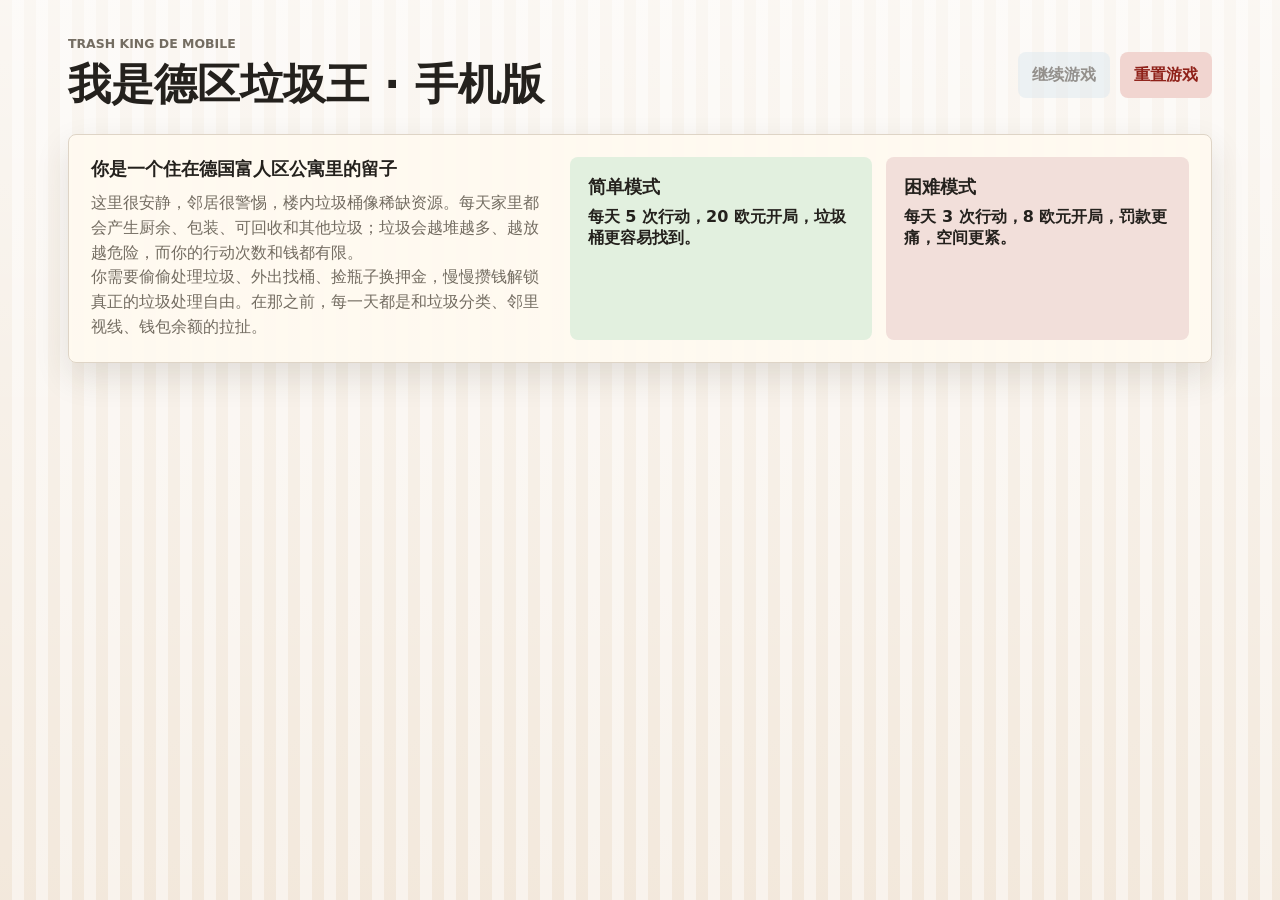
==== mobile/index.html @ f8394677 "Add mobile version page" ====
<!doctype html>
<html lang="zh-CN">
<head>
  <meta charset="utf-8">
  <meta name="viewport" content="width=device-width, initial-scale=1, viewport-fit=cover">
  <title>我是德区垃圾王 · 手机版</title>
  <link rel="stylesheet" href="style.css">
</head>
<body>
  <div class="page-shell">
    <header class="hero">
      <div>
        <p class="eyebrow">Trash King DE Mobile</p>
        <h1>我是德区垃圾王 · 手机版</h1>
      </div>
      <div class="header-actions">
        <button id="continueButton" class="secondary-button">继续游戏</button>
        <button id="resetButton" class="danger-button">重置游戏</button>
      </div>
    </header>

    <main>
      <section id="startScreen" class="start-screen">
        <div class="start-copy">
          <h2>你是一个住在德国富人区公寓里的留子</h2>
          <p>这里很安静，邻居很警惕，楼内垃圾桶像稀缺资源。每天家里都会产生厨余、包装、可回收和其他垃圾；垃圾会越堆越多、越放越危险，而你的行动次数和钱都有限。</p>
          <p>你需要偷偷处理垃圾、外出找桶、捡瓶子换押金，慢慢攒钱解锁真正的垃圾处理自由。在那之前，每一天都是和垃圾分类、邻里视线、钱包余额的拉扯。</p>
        </div>
        <div class="mode-grid">
          <button class="mode-card" data-new-mode="easy">
            <span class="mode-title">简单模式</span>
            <span>每天 5 次行动，20 欧元开局，垃圾桶更容易找到。</span>
          </button>
          <button class="mode-card hard" data-new-mode="hard">
            <span class="mode-title">困难模式</span>
            <span>每天 3 次行动，8 欧元开局，罚款更痛，空间更紧。</span>
          </button>
        </div>
      </section>

      <section id="gameScreen" class="game-screen hidden">
        <section class="status-grid" aria-label="顶部状态栏">
          <div class="status-item">
            <span>天数</span>
            <strong id="dayValue">1</strong>
          </div>
          <div class="status-item">
            <span>模式</span>
            <strong id="modeValue">简单</strong>
          </div>
          <div class="status-item">
            <span>金钱</span>
            <strong id="moneyValue">20.00 欧元</strong>
          </div>
          <div class="status-item">
            <span>行动</span>
            <strong id="actionsValue">5</strong>
          </div>
          <div class="status-item">
            <span>瓶子</span>
            <strong id="bottlesValue">0 / 36</strong>
          </div>
          <div class="status-item">
            <span>罚款</span>
            <strong id="finesValue">0 / 14</strong>
          </div>
        </section>

        <section id="resultPanel" class="result-panel hidden"></section>

        <section class="daily-panel">
          <div>
            <h2>今日情况</h2>
            <p id="dailySummary">新的一天开始了。</p>
          </div>
          <div class="goal-box">
            <span>通关进度</span>
            <strong id="goalValue">0 / 4 自由</strong>
          </div>
        </section>

        <section id="opportunityPanel" class="opportunity-panel hidden"></section>

        <section>
          <div class="section-heading">
            <h2>家中垃圾状态</h2>
            <span id="limitStreakValue">连续超限 0 天</span>
          </div>
          <div id="garbageCards" class="garbage-grid"></div>
        </section>

        <section class="action-panel">
          <h2>今日行动</h2>
          <div class="action-grid">
            <button data-action="indoor-bin">
              <span>楼内垃圾桶</span>
              <small>安全额度少，适合应急；超量可能被发现。</small>
            </button>
            <button data-action="outside-bin">
              <span>外出找垃圾桶</span>
              <small>消耗行动，可能找到大容量桶，也可能空跑。</small>
            </button>
            <button data-action="walk-bottles">
              <span>散步捡瓶子</span>
              <small>赚押金和零钱；瓶子库存满了要先去换。</small>
            </button>
            <button data-action="redeem-bottles">
              <span>去超市换押金</span>
              <small>把瓶子换成钱，缓解经济压力。</small>
            </button>
            <button data-action="compress-trash">
              <span>在家整理压缩</span>
              <small>减少重量或存放压力，但不赚钱。</small>
            </button>
            <button data-action="unlock-freedom">
              <span>解锁垃圾自由</span>
              <small>花钱买稳定权限，解锁后该类自动清空。</small>
            </button>
            <button data-action="end-day" class="primary-button wide">
              <span>结束当天</span>
              <small>结算存放天数、超限惩罚，并进入下一天。</small>
            </button>
          </div>
        </section>

        <section class="log-panel">
          <div class="section-heading">
            <h2>事件日志</h2>
            <span>最近 80 条</span>
          </div>
          <ol id="logList" class="log-list"></ol>
        </section>
      </section>
    </main>
  </div>

  <div id="modalBackdrop" class="modal-backdrop hidden" role="dialog" aria-modal="true">
    <div class="modal">
      <div class="modal-header">
        <h2 id="modalTitle">操作</h2>
        <button id="modalCloseButton" class="icon-button" aria-label="关闭">×</button>
      </div>
      <div id="modalBody" class="modal-body"></div>
    </div>
  </div>

  <script src="game.js"></script>
</body>
</html>
---- mobile/style.css ----
:root {
  --bg: #f4efe7;
  --panel: #fffaf1;
  --panel-strong: #ffffff;
  --ink: #24211d;
  --muted: #746d62;
  --line: #ded4c6;
  --danger: #c84035;
  --warning: #d88b20;
  --ok: #2d8a55;
  --blue: #2878c7;
  --yellow: #d8ad1e;
  --gray: #73777d;
  --shadow: 0 14px 34px rgba(52, 41, 25, 0.12);
}

* {
  box-sizing: border-box;
}

body {
  margin: 0;
  min-height: 100vh;
  -webkit-text-size-adjust: 100%;
  color: var(--ink);
  font-family: system-ui, -apple-system, BlinkMacSystemFont, "Segoe UI", sans-serif;
  background:
    linear-gradient(180deg, rgba(255,255,255,0.72), rgba(255,255,255,0.22)),
    repeating-linear-gradient(90deg, #efe2d2 0, #efe2d2 12px, #f7f0e8 12px, #f7f0e8 24px);
}

button,
input,
select {
  font: inherit;
}

button {
  touch-action: manipulation;
  border: 0;
  border-radius: 8px;
  min-height: 46px;
  padding: 12px 14px;
  color: var(--ink);
  background: #e7dfd3;
  cursor: pointer;
  font-weight: 700;
  transition: transform 0.12s ease, background 0.12s ease, opacity 0.12s ease;
}

button:hover {
  transform: translateY(-1px);
  background: #ded2c3;
}

button:disabled {
  cursor: not-allowed;
  opacity: 0.48;
  transform: none;
}

.page-shell {
  width: min(1180px, 100%);
  margin: 0 auto;
  padding: 18px;
}

.hero {
  display: flex;
  align-items: center;
  justify-content: space-between;
  gap: 16px;
  padding: 18px 0 20px;
}

.eyebrow {
  margin: 0 0 4px;
  color: var(--muted);
  font-size: 0.78rem;
  font-weight: 800;
  text-transform: uppercase;
  letter-spacing: 0;
}

h1,
h2,
p {
  margin-top: 0;
}

h1 {
  margin-bottom: 0;
  font-size: clamp(1.7rem, 4vw, 2.7rem);
}

h2 {
  margin-bottom: 10px;
  font-size: 1.1rem;
}

.header-actions {
  display: flex;
  gap: 10px;
  flex-wrap: wrap;
  justify-content: flex-end;
}

.secondary-button {
  background: #dce8ef;
}

.danger-button {
  background: #f1d5d0;
  color: #8f2119;
}

.primary-button {
  color: #fff;
  background: #2f6f4e;
}

.primary-button:hover {
  background: #285f43;
}

.hidden {
  display: none !important;
}

.start-screen,
.daily-panel,
.action-panel,
.log-panel,
.result-panel {
  border: 1px solid var(--line);
  border-radius: 8px;
  background: rgba(255, 250, 241, 0.94);
  box-shadow: var(--shadow);
}

.start-screen {
  display: grid;
  grid-template-columns: 1fr 1.35fr;
  gap: 20px;
  align-items: stretch;
  padding: 22px;
}

.start-copy p,
.daily-panel p {
  margin-bottom: 0;
  color: var(--muted);
  line-height: 1.55;
}

.mode-grid {
  display: grid;
  grid-template-columns: repeat(2, minmax(0, 1fr));
  gap: 14px;
}

.mode-card {
  display: flex;
  flex-direction: column;
  align-items: flex-start;
  justify-content: flex-start;
  gap: 8px;
  min-height: 132px;
  padding: 18px;
  text-align: left;
  background: #e2f0df;
}

.mode-card.hard {
  background: #f2dfda;
}

.mode-title {
  font-size: 1.12rem;
  font-weight: 900;
}

.game-screen {
  display: grid;
  gap: 16px;
}

.status-grid {
  display: grid;
  grid-template-columns: repeat(6, minmax(0, 1fr));
  gap: 10px;
}

.status-item {
  min-width: 0;
  padding: 14px;
  border: 1px solid var(--line);
  border-radius: 8px;
  background: var(--panel-strong);
}

.status-item span,
.goal-box span {
  display: block;
  color: var(--muted);
  font-size: 0.78rem;
  font-weight: 800;
}

.status-item strong,
.goal-box strong {
  display: block;
  margin-top: 4px;
  overflow-wrap: anywhere;
  font-size: 1.05rem;
}

.daily-panel {
  display: flex;
  align-items: center;
  justify-content: space-between;
  gap: 16px;
  padding: 16px;
}

.goal-box {
  flex: 0 0 auto;
  min-width: 140px;
  padding: 12px;
  border-radius: 8px;
  background: #eef5f9;
}

.section-heading {
  display: flex;
  align-items: center;
  justify-content: space-between;
  gap: 12px;
  margin-bottom: 10px;
}

.section-heading h2 {
  margin-bottom: 0;
}

.section-heading span {
  color: var(--muted);
  font-size: 0.9rem;
}

.garbage-grid {
  display: grid;
  grid-template-columns: repeat(4, minmax(0, 1fr));
  gap: 12px;
}

.garbage-card {
  display: grid;
  gap: 10px;
  padding: 14px;
  border: 1px solid var(--line);
  border-radius: 8px;
  background: var(--panel-strong);
}

.garbage-card.danger {
  border-color: rgba(200, 64, 53, 0.65);
  background: #fff4f2;
}

.garbage-title {
  display: flex;
  align-items: center;
  justify-content: space-between;
  gap: 10px;
  font-weight: 900;
}

.trash-dot {
  width: 12px;
  height: 12px;
  border-radius: 99px;
  flex: 0 0 auto;
}

.trash-meta {
  display: grid;
  gap: 4px;
  color: var(--muted);
  font-size: 0.9rem;
}

.progress {
  height: 12px;
  overflow: hidden;
  border-radius: 99px;
  background: #ece5dc;
}

.progress-fill {
  height: 100%;
  width: 0;
  border-radius: inherit;
  background: var(--ok);
}

.badge {
  display: inline-flex;
  align-items: center;
  width: fit-content;
  min-height: 24px;
  padding: 3px 8px;
  border-radius: 999px;
  color: #1f4f35;
  background: #ddf2e5;
  font-size: 0.8rem;
  font-weight: 800;
}

.action-panel,
.log-panel,
.result-panel,
.opportunity-panel {
  padding: 16px;
}

.opportunity-panel {
  border: 1px solid var(--line);
  border-radius: 8px;
  background: #fff7df;
  box-shadow: var(--shadow);
}

.opportunity-content {
  display: flex;
  align-items: center;
  justify-content: space-between;
  gap: 14px;
}

.opportunity-content p {
  margin-bottom: 0;
  color: var(--muted);
  line-height: 1.45;
}

.opportunity-content button {
  flex: 0 0 auto;
}

.action-grid {
  display: grid;
  grid-template-columns: repeat(3, minmax(0, 1fr));
  gap: 10px;
}

.action-grid button {
  display: grid;
  align-content: start;
  gap: 5px;
  min-height: 76px;
  text-align: left;
}

.action-grid button span {
  font-weight: 900;
}

.action-grid button small {
  color: rgba(36, 33, 29, 0.72);
  font-size: 0.82rem;
  font-weight: 650;
  line-height: 1.32;
}

.action-grid .primary-button small {
  color: rgba(255, 255, 255, 0.78);
}

.action-grid .wide {
  grid-column: span 3;
}

.log-list {
  display: grid;
  gap: 8px;
  max-height: 340px;
  margin: 0;
  padding-left: 24px;
  overflow: auto;
}

.log-list li {
  padding: 9px 10px;
  border-radius: 8px;
  color: #38322b;
  background: rgba(255,255,255,0.72);
  line-height: 1.45;
}

.result-panel.win {
  border-color: rgba(45, 138, 85, 0.5);
  background: #edf8f0;
}

.result-panel.lose {
  border-color: rgba(200, 64, 53, 0.5);
  background: #fff1ee;
}

.modal-backdrop {
  position: fixed;
  inset: 0;
  z-index: 20;
  display: flex;
  align-items: center;
  justify-content: center;
  padding: 18px;
  background: rgba(28, 24, 20, 0.54);
}

.modal {
  width: min(560px, 100%);
  max-height: min(720px, calc(100vh - 36px));
  overflow: auto;
  border-radius: 8px;
  background: var(--panel-strong);
  box-shadow: 0 24px 70px rgba(0, 0, 0, 0.3);
}

.modal-header {
  position: sticky;
  top: 0;
  z-index: 1;
  display: flex;
  align-items: center;
  justify-content: space-between;
  gap: 12px;
  padding: 14px 16px;
  border-bottom: 1px solid var(--line);
  background: var(--panel-strong);
}

.modal-header h2 {
  margin: 0;
}

.icon-button {
  width: 42px;
  min-height: 42px;
  padding: 0;
  font-size: 1.5rem;
}

.modal-body {
  display: grid;
  gap: 14px;
  padding: 16px;
}

.form-grid {
  display: grid;
  gap: 12px;
}

.field {
  display: grid;
  gap: 6px;
}

.field label {
  color: var(--muted);
  font-size: 0.86rem;
  font-weight: 800;
}

.field input,
.field select {
  width: 100%;
  min-height: 44px;
  padding: 10px;
  border: 1px solid var(--line);
  border-radius: 8px;
  background: #fff;
}

.modal-actions {
  display: flex;
  gap: 10px;
  flex-wrap: wrap;
}

.choice-list {
  display: grid;
  gap: 10px;
}

.choice-button {
  display: flex;
  align-items: center;
  justify-content: space-between;
  gap: 10px;
  width: 100%;
  text-align: left;
}

.choice-button small {
  color: var(--muted);
  font-weight: 600;
  line-height: 1.35;
}

.search-grid {
  display: grid;
  grid-template-columns: repeat(3, minmax(0, 1fr));
  gap: 10px;
}

.search-tile {
  aspect-ratio: 1;
  min-height: 72px;
  padding: 8px;
  border: 1px solid #d8cbb9;
  background: #efe8dc;
  font-size: 1rem;
}

.search-tile.revealed {
  background: #fffaf1;
  color: var(--ink);
}

.organize-grid {
  display: grid;
  grid-template-columns: repeat(2, minmax(0, 1fr));
  gap: 10px;
}

.organize-tile {
  display: grid;
  gap: 6px;
  min-height: 92px;
  padding: 12px;
  border: 1px solid #d8cbb9;
  background: #efe8dc;
  text-align: left;
}

.organize-tile span {
  color: var(--muted);
  font-size: 0.9rem;
  font-weight: 600;
  line-height: 1.35;
}

.organize-tile.revealed {
  background: #fffaf1;
}

.mini-game {
  display: grid;
  gap: 10px;
}

.timing-track {
  position: relative;
  height: 34px;
  overflow: hidden;
  border: 1px solid #cfc4b6;
  border-radius: 8px;
  background: linear-gradient(90deg, #df6d5d 0 16%, #e5c468 16% 84%, #df6d5d 84% 100%);
}

.safe-zone {
  position: absolute;
  top: 0;
  bottom: 0;
  background: rgba(45, 138, 85, 0.82);
}

.pointer {
  position: absolute;
  top: -2px;
  bottom: -2px;
  width: 4px;
  border-radius: 8px;
  background: #1c1a18;
  transform: translateX(-2px);
}

.hint {
  margin: 0;
  color: var(--muted);
  font-size: 0.92rem;
  line-height: 1.45;
}

@media (max-width: 860px) {
  .hero,
  .daily-panel {
    align-items: stretch;
    flex-direction: column;
  }

  .header-actions {
    justify-content: stretch;
  }

  .header-actions button {
    flex: 1 1 150px;
  }

  .start-screen {
    grid-template-columns: 1fr;
  }

  .status-grid {
    grid-template-columns: repeat(3, minmax(0, 1fr));
  }

  .garbage-grid {
    grid-template-columns: repeat(2, minmax(0, 1fr));
  }
}

@media (max-width: 560px) {
  body {
    background:
      linear-gradient(180deg, rgba(255,255,255,0.82), rgba(255,255,255,0.36)),
      repeating-linear-gradient(90deg, #efe2d2 0, #efe2d2 10px, #f7f0e8 10px, #f7f0e8 20px);
  }

  .page-shell {
    padding: max(10px, env(safe-area-inset-top)) max(10px, env(safe-area-inset-right)) max(12px, env(safe-area-inset-bottom)) max(10px, env(safe-area-inset-left));
  }

  .hero {
    gap: 10px;
    padding: 8px 0 12px;
  }

  .eyebrow {
    font-size: 0.72rem;
  }

  h1 {
    font-size: 1.55rem;
    line-height: 1.15;
  }

  h2 {
    font-size: 1rem;
  }

  .mode-grid,
  .garbage-grid,
  .organize-grid {
    grid-template-columns: 1fr;
  }

  .start-screen,
  .daily-panel,
  .action-panel,
  .log-panel,
  .result-panel,
  .opportunity-panel {
    padding: 12px;
  }

  .start-screen {
    gap: 14px;
  }

  .start-copy p {
    font-size: 0.92rem;
  }

  .mode-card {
    min-height: 104px;
    padding: 14px;
  }

  .game-screen {
    gap: 12px;
  }

  .status-grid {
    grid-template-columns: repeat(2, minmax(0, 1fr));
    gap: 8px;
  }

  .status-item {
    padding: 10px;
  }

  .status-item strong,
  .goal-box strong {
    font-size: 0.96rem;
  }

  .daily-panel {
    gap: 10px;
  }

  .daily-panel p,
  .opportunity-content p,
  .hint {
    font-size: 0.9rem;
  }

  .goal-box {
    width: 100%;
    min-width: 0;
    padding: 10px;
  }

  .garbage-card {
    gap: 8px;
    padding: 12px;
  }

  .trash-meta {
    grid-template-columns: repeat(2, minmax(0, 1fr));
    gap: 5px 8px;
    font-size: 0.82rem;
  }

  .trash-meta span:first-child {
    grid-column: 1 / -1;
  }

  .progress {
    height: 10px;
  }

  .action-grid {
    grid-template-columns: repeat(2, minmax(0, 1fr));
    gap: 8px;
  }

  .action-grid .wide {
    grid-column: 1 / -1;
  }

  .action-grid button {
    min-height: 82px;
    padding: 12px 10px;
  }

  .action-grid button small {
    font-size: 0.76rem;
    line-height: 1.25;
  }

  .section-heading {
    align-items: flex-start;
    flex-direction: column;
  }

  .opportunity-content {
    align-items: stretch;
    flex-direction: column;
  }

  button {
    min-height: 52px;
  }

  .header-actions button {
    min-width: 0;
  }

  .modal-actions button,
  .choice-button,
  .mode-card {
    width: 100%;
  }

  .modal-backdrop {
    align-items: flex-end;
    padding: 8px max(8px, env(safe-area-inset-right)) max(8px, env(safe-area-inset-bottom)) max(8px, env(safe-area-inset-left));
  }

  .modal {
    width: 100%;
    max-height: calc(100vh - 16px);
    max-height: calc(100dvh - 16px);
    border-radius: 12px 12px 8px 8px;
  }

  .modal-header {
    padding: 12px;
  }

  .modal-body {
    gap: 12px;
    padding: 12px;
  }

  .field input,
  .field select {
    min-height: 48px;
    font-size: 16px;
  }

  .search-grid {
    gap: 8px;
  }

  .search-tile {
    min-height: 82px;
  }

  .organize-tile {
    min-height: 86px;
  }

  .timing-track {
    height: 40px;
  }

  .log-list {
    max-height: 220px;
    padding-left: 20px;
  }

  .log-list li {
    padding: 8px;
    font-size: 0.88rem;
  }
}
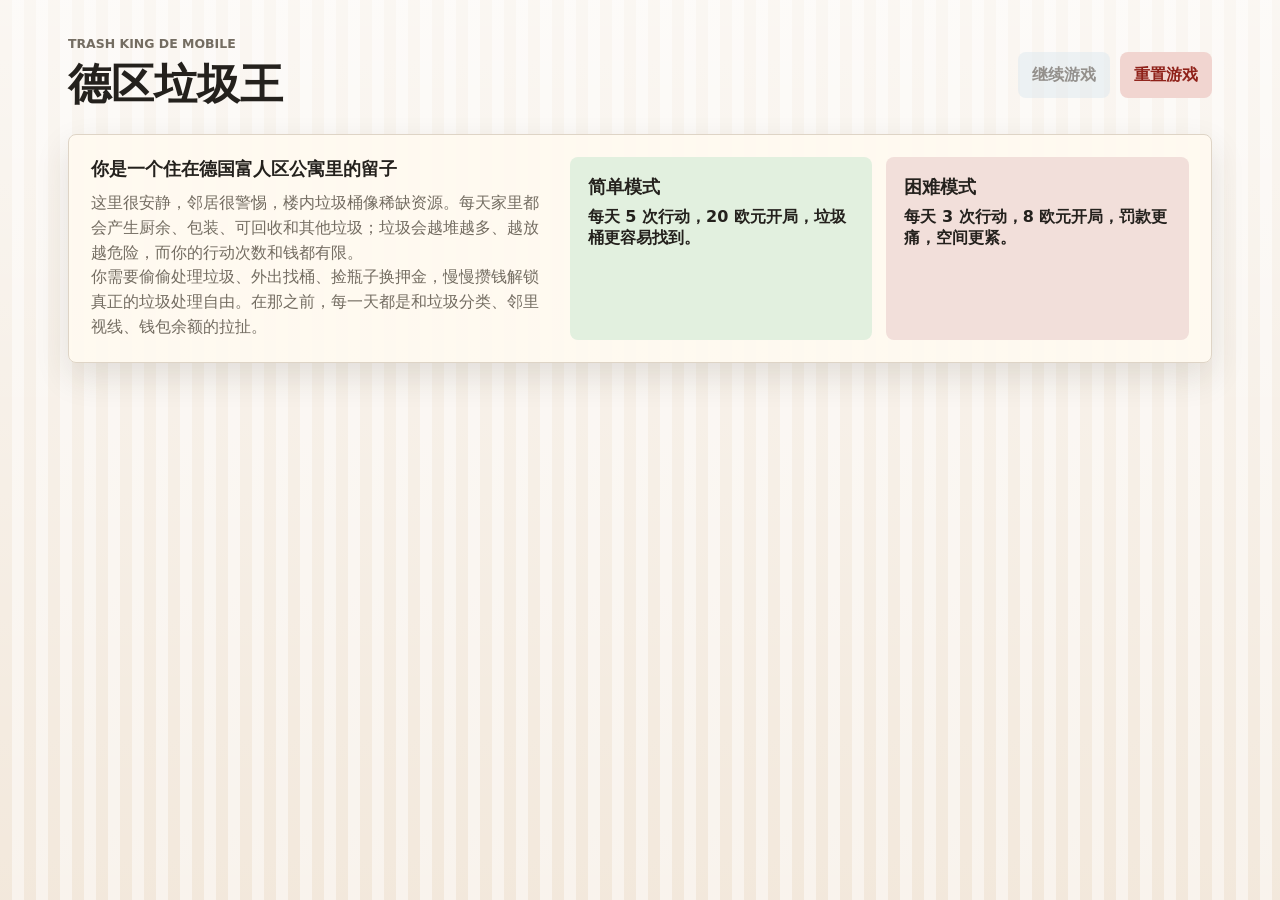
==== commit 0dc6a024: "Make mobile page one-screen layout" ====
--- a/mobile/index.html
+++ b/mobile/index.html
@@ -11,7 +11,7 @@
     <header class="hero">
       <div>
         <p class="eyebrow">Trash King DE Mobile</p>
-        <h1>我是德区垃圾王 · 手机版</h1>
+        <h1>德区垃圾王</h1>
       </div>
       <div class="header-actions">
         <button id="continueButton" class="secondary-button">继续游戏</button>
@@ -64,6 +64,10 @@
             <span>罚款</span>
             <strong id="finesValue">0 / 14</strong>
           </div>
+          <div class="status-item goal-status">
+            <span>进度</span>
+            <strong id="goalValue">0 / 4 自由</strong>
+          </div>
         </section>
 
         <section id="resultPanel" class="result-panel hidden"></section>
@@ -73,15 +77,11 @@
             <h2>今日情况</h2>
             <p id="dailySummary">新的一天开始了。</p>
           </div>
-          <div class="goal-box">
-            <span>通关进度</span>
-            <strong id="goalValue">0 / 4 自由</strong>
-          </div>
         </section>
 
         <section id="opportunityPanel" class="opportunity-panel hidden"></section>
 
-        <section>
+        <section class="trash-panel">
           <div class="section-heading">
             <h2>家中垃圾状态</h2>
             <span id="limitStreakValue">连续超限 0 天</span>
--- a/mobile/style.css
+++ b/mobile/style.css
@@ -623,7 +623,13 @@
   }
 }
 
-@media (max-width: 560px) {
+@media (max-width: 760px) {
+  html,
+  body {
+    height: 100%;
+    overflow: hidden;
+  }
+
   body {
     background:
       linear-gradient(180deg, rgba(255,255,255,0.82), rgba(255,255,255,0.36)),
@@ -631,31 +637,54 @@
   }
 
   .page-shell {
-    padding: max(10px, env(safe-area-inset-top)) max(10px, env(safe-area-inset-right)) max(12px, env(safe-area-inset-bottom)) max(10px, env(safe-area-inset-left));
+    display: flex;
+    flex-direction: column;
+    height: 100vh;
+    height: 100dvh;
+    padding: max(6px, env(safe-area-inset-top)) max(8px, env(safe-area-inset-right)) max(6px, env(safe-area-inset-bottom)) max(8px, env(safe-area-inset-left));
+    overflow: hidden;
   }
 
   .hero {
-    gap: 10px;
-    padding: 8px 0 12px;
+    flex: 0 0 auto;
+    gap: 6px;
+    padding: 0 0 4px;
   }
 
   .eyebrow {
-    font-size: 0.72rem;
+    display: none;
   }
 
   h1 {
-    font-size: 1.55rem;
-    line-height: 1.15;
+    font-size: 0.98rem;
+    line-height: 1.1;
   }
 
   h2 {
-    font-size: 1rem;
+    font-size: 0.82rem;
+  }
+
+  main {
+    flex: 1 1 auto;
+    min-height: 0;
+    display: flex;
   }
 
   .mode-grid,
-  .garbage-grid,
   .organize-grid {
     grid-template-columns: 1fr;
+  }
+
+  .header-actions {
+    gap: 4px;
+  }
+
+  .header-actions button {
+    flex: 1 1 62px;
+    min-height: 28px;
+    padding: 4px 6px;
+    border-radius: 6px;
+    font-size: 0.68rem;
   }
 
   .start-screen,
@@ -664,11 +693,14 @@
   .log-panel,
   .result-panel,
   .opportunity-panel {
-    padding: 12px;
+    padding: 8px;
   }
 
   .start-screen {
+    align-self: stretch;
+    max-height: 100%;
     gap: 14px;
+    overflow: auto;
   }
 
   .start-copy p {
@@ -681,61 +713,182 @@
   }
 
   .game-screen {
-    gap: 12px;
+    flex: 1 1 auto;
+    width: 100%;
+    min-height: 0;
+    gap: 5px;
+    grid-template-rows: auto auto auto minmax(0, 1fr) auto minmax(34px, 0.24fr);
+    grid-template-areas:
+      "status"
+      "daily"
+      "opportunity"
+      "trash"
+      "actions"
+      "log";
+    overflow: hidden;
   }
 
   .status-grid {
-    grid-template-columns: repeat(2, minmax(0, 1fr));
-    gap: 8px;
+    grid-area: status;
+    grid-template-columns: repeat(4, minmax(0, 1fr));
+    gap: 4px;
   }
 
   .status-item {
-    padding: 10px;
+    min-height: 30px;
+    padding: 3px 5px;
+    border-radius: 6px;
+  }
+
+  .status-item span,
+  .goal-box span {
+    font-size: 0.56rem;
+    line-height: 1;
   }
 
   .status-item strong,
   .goal-box strong {
-    font-size: 0.96rem;
+    margin-top: 1px;
+    font-size: 0.68rem;
+    line-height: 1.1;
+  }
+
+  .goal-status {
+    background: #eef5f9;
   }
 
   .daily-panel {
-    gap: 10px;
+    grid-area: daily;
+    display: block;
+    min-height: 0;
+    max-height: 42px;
+    overflow: hidden;
   }
 
   .daily-panel p,
   .opportunity-content p,
   .hint {
-    font-size: 0.9rem;
-  }
-
-  .goal-box {
-    width: 100%;
-    min-width: 0;
-    padding: 10px;
+    font-size: 0.72rem;
+    line-height: 1.25;
+  }
+
+  .daily-panel h2,
+  .action-panel h2,
+  .log-panel h2,
+  .trash-panel h2 {
+    margin-bottom: 2px;
+  }
+
+  .daily-panel p {
+    display: -webkit-box;
+    overflow: hidden;
+    -webkit-box-orient: vertical;
+    -webkit-line-clamp: 1;
+  }
+
+  .opportunity-panel {
+    grid-area: opportunity;
+    max-height: 58px;
+    overflow: auto;
+  }
+
+  .opportunity-content {
+    display: grid;
+    grid-template-columns: minmax(0, 1fr) auto;
+    gap: 6px;
+    align-items: center;
+  }
+
+  .opportunity-content h2 {
+    margin-bottom: 1px;
+    font-size: 0.78rem;
+  }
+
+  .opportunity-content p {
+    display: -webkit-box;
+    overflow: hidden;
+    -webkit-box-orient: vertical;
+    -webkit-line-clamp: 2;
+  }
+
+  .opportunity-content button {
+    min-height: 34px;
+    padding: 6px 8px;
+    font-size: 0.72rem;
+  }
+
+  .trash-panel {
+    grid-area: trash;
+    min-height: 0;
+    overflow: hidden;
+  }
+
+  .trash-panel .section-heading {
+    margin-bottom: 3px;
+  }
+
+  .section-heading span {
+    font-size: 0.68rem;
+  }
+
+  .garbage-grid {
+    height: calc(100% - 18px);
+    min-height: 0;
+    grid-template-columns: repeat(2, minmax(0, 1fr));
+    grid-template-rows: repeat(2, minmax(0, 1fr));
+    gap: 5px;
   }
 
   .garbage-card {
-    gap: 8px;
-    padding: 12px;
+    min-height: 0;
+    gap: 4px;
+    padding: 6px;
+    overflow: hidden;
+    border-radius: 6px;
+  }
+
+  .garbage-title {
+    gap: 4px;
+    font-size: 0.72rem;
+    line-height: 1.1;
+  }
+
+  .trash-dot {
+    width: 9px;
+    height: 9px;
   }
 
   .trash-meta {
-    grid-template-columns: repeat(2, minmax(0, 1fr));
-    gap: 5px 8px;
-    font-size: 0.82rem;
+    gap: 2px;
+    font-size: 0.6rem;
+    line-height: 1.12;
   }
 
   .trash-meta span:first-child {
-    grid-column: 1 / -1;
+    display: none;
+  }
+
+  .trash-meta span:last-child {
+    display: none;
   }
 
   .progress {
-    height: 10px;
+    height: 7px;
+  }
+
+  .badge {
+    min-height: 18px;
+    padding: 1px 5px;
+    font-size: 0.56rem;
   }
 
   .action-grid {
-    grid-template-columns: repeat(2, minmax(0, 1fr));
-    gap: 8px;
+    grid-template-columns: repeat(3, minmax(0, 1fr));
+    gap: 5px;
+  }
+
+  .action-panel {
+    grid-area: actions;
   }
 
   .action-grid .wide {
@@ -743,27 +896,30 @@
   }
 
   .action-grid button {
-    min-height: 82px;
-    padding: 12px 10px;
+    min-height: 34px;
+    align-content: center;
+    padding: 5px 4px;
+    text-align: center;
   }
 
   .action-grid button small {
-    font-size: 0.76rem;
-    line-height: 1.25;
+    display: none;
+  }
+
+  .action-grid button span {
+    font-size: 0.68rem;
+    line-height: 1.15;
   }
 
   .section-heading {
-    align-items: flex-start;
-    flex-direction: column;
-  }
-
-  .opportunity-content {
-    align-items: stretch;
-    flex-direction: column;
+    align-items: center;
+    flex-direction: row;
+    gap: 6px;
+    margin-bottom: 4px;
   }
 
   button {
-    min-height: 52px;
+    min-height: 34px;
   }
 
   .header-actions button {
@@ -774,6 +930,17 @@
   .choice-button,
   .mode-card {
     width: 100%;
+  }
+
+  .log-panel {
+    grid-area: log;
+    min-height: 0;
+    padding-top: 5px;
+    overflow: hidden;
+  }
+
+  .log-panel .section-heading {
+    margin-bottom: 3px;
   }
 
   .modal-backdrop {
@@ -820,12 +987,21 @@
   }
 
   .log-list {
-    max-height: 220px;
-    padding-left: 20px;
+    max-height: none;
+    height: calc(100% - 17px);
+    gap: 3px;
+    padding-left: 16px;
   }
 
   .log-list li {
-    padding: 8px;
-    font-size: 0.88rem;
-  }
-}
+    padding: 3px 5px;
+    font-size: 0.62rem;
+    line-height: 1.22;
+  }
+}
+
+@media (max-width: 374px) {
+  .action-grid button span {
+    font-size: 0.68rem;
+  }
+}
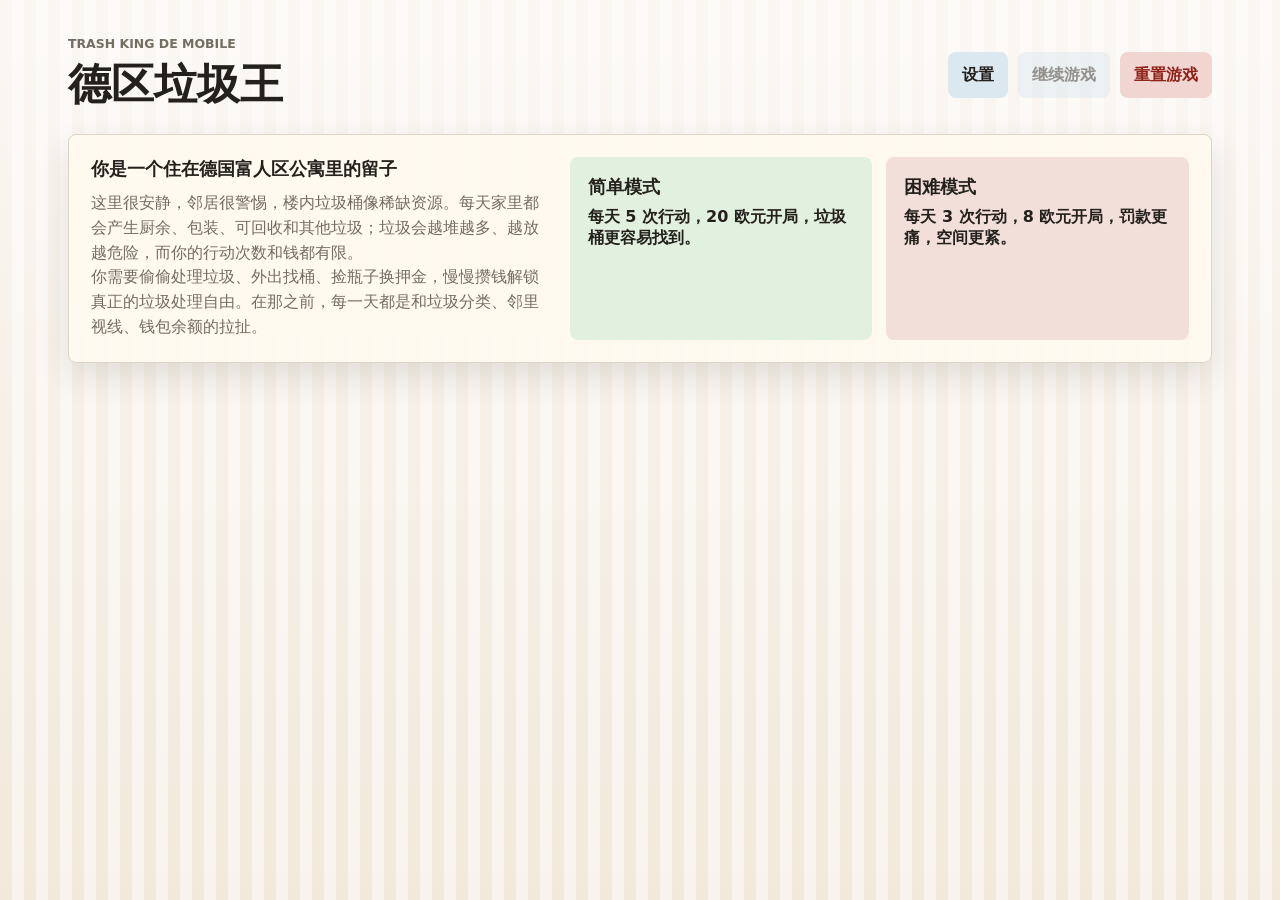
==== commit c4ae2a7b: "Add mobile layout settings" ====
--- a/mobile/index.html
+++ b/mobile/index.html
@@ -14,6 +14,7 @@
         <h1>德区垃圾王</h1>
       </div>
       <div class="header-actions">
+        <button id="settingsButton" class="secondary-button">设置</button>
         <button id="continueButton" class="secondary-button">继续游戏</button>
         <button id="resetButton" class="danger-button">重置游戏</button>
       </div>
--- a/mobile/style.css
+++ b/mobile/style.css
@@ -510,6 +510,41 @@
   line-height: 1.35;
 }
 
+.settings-list {
+  display: grid;
+  gap: 10px;
+}
+
+.settings-row {
+  display: grid;
+  grid-template-columns: auto minmax(0, 1fr);
+  gap: 10px;
+  align-items: flex-start;
+  padding: 10px;
+  border: 1px solid var(--line);
+  border-radius: 8px;
+  background: #fffaf1;
+}
+
+.settings-row input {
+  width: 18px;
+  height: 18px;
+  margin-top: 2px;
+}
+
+.settings-row strong,
+.settings-row small {
+  display: block;
+}
+
+.settings-row small {
+  margin-top: 3px;
+  color: var(--muted);
+  font-size: 0.82rem;
+  font-weight: 600;
+  line-height: 1.35;
+}
+
 .search-grid {
   display: grid;
   grid-template-columns: repeat(3, minmax(0, 1fr));
@@ -761,7 +796,7 @@
     grid-area: daily;
     display: block;
     min-height: 0;
-    max-height: 42px;
+    max-height: 56px;
     overflow: hidden;
   }
 
@@ -783,7 +818,7 @@
     display: -webkit-box;
     overflow: hidden;
     -webkit-box-orient: vertical;
-    -webkit-line-clamp: 1;
+    -webkit-line-clamp: 2;
   }
 
   .opportunity-panel {
@@ -853,6 +888,10 @@
     line-height: 1.1;
   }
 
+  .garbage-title > span:first-child {
+    min-width: 0;
+  }
+
   .trash-dot {
     width: 9px;
     height: 9px;
@@ -877,9 +916,10 @@
   }
 
   .badge {
-    min-height: 18px;
-    padding: 1px 5px;
-    font-size: 0.56rem;
+    flex: 0 0 auto;
+    min-height: 16px;
+    padding: 1px 4px;
+    font-size: 0.54rem;
   }
 
   .action-grid {
@@ -998,6 +1038,131 @@
     font-size: 0.62rem;
     line-height: 1.22;
   }
+
+  .hide-log .game-screen {
+    grid-template-rows: auto auto auto minmax(0, 1fr) auto;
+    grid-template-areas:
+      "status"
+      "daily"
+      "opportunity"
+      "trash"
+      "actions";
+  }
+
+  .hide-log .log-panel {
+    display: none;
+  }
+
+  .small-phone-mode .hero > div:first-child {
+    display: none;
+  }
+
+  .small-phone-mode .header-actions {
+    width: 100%;
+  }
+
+  .small-phone-mode .status-grid {
+    gap: 3px;
+  }
+
+  .small-phone-mode .status-item {
+    min-height: 26px;
+    padding: 2px 4px;
+  }
+
+  .small-phone-mode .status-item span,
+  .small-phone-mode .goal-box span {
+    font-size: 0.52rem;
+  }
+
+  .small-phone-mode .status-item strong,
+  .small-phone-mode .goal-box strong {
+    font-size: 0.62rem;
+  }
+
+  .small-phone-mode .daily-panel {
+    max-height: 40px;
+    padding: 5px 6px;
+  }
+
+  .small-phone-mode .daily-panel h2,
+  .small-phone-mode .trash-panel .section-heading,
+  .small-phone-mode .action-panel h2,
+  .small-phone-mode .log-panel .section-heading {
+    display: none;
+  }
+
+  .small-phone-mode .garbage-grid {
+    height: 100%;
+    gap: 4px;
+  }
+
+  .small-phone-mode .garbage-card {
+    gap: 3px;
+    padding: 4px;
+  }
+
+  .small-phone-mode .garbage-title {
+    font-size: 0.66rem;
+  }
+
+  .small-phone-mode .trash-meta {
+    font-size: 0.56rem;
+  }
+
+  .small-phone-mode .progress {
+    height: 5px;
+  }
+
+  .small-phone-mode .badge {
+    min-height: 14px;
+    padding: 0 3px;
+    font-size: 0.48rem;
+  }
+
+  .small-phone-mode .action-grid button {
+    min-height: 30px;
+    padding: 4px 3px;
+  }
+
+  .small-phone-mode .action-grid button span {
+    font-size: 0.62rem;
+  }
+
+  .scroll-layout,
+  .scroll-layout body {
+    height: auto;
+    overflow: auto;
+  }
+
+  .scroll-layout .page-shell {
+    height: auto;
+    min-height: 100dvh;
+    overflow: visible;
+  }
+
+  .scroll-layout .game-screen,
+  .scroll-layout .trash-panel,
+  .scroll-layout .log-panel {
+    overflow: visible;
+  }
+
+  .scroll-layout .game-screen {
+    grid-template-rows: auto auto auto auto auto auto;
+  }
+
+  .scroll-layout .garbage-grid {
+    height: auto;
+  }
+
+  .scroll-layout .garbage-card {
+    min-height: 78px;
+  }
+
+  .scroll-layout .log-list {
+    height: auto;
+    max-height: 150px;
+  }
 }
 
 @media (max-width: 374px) {
